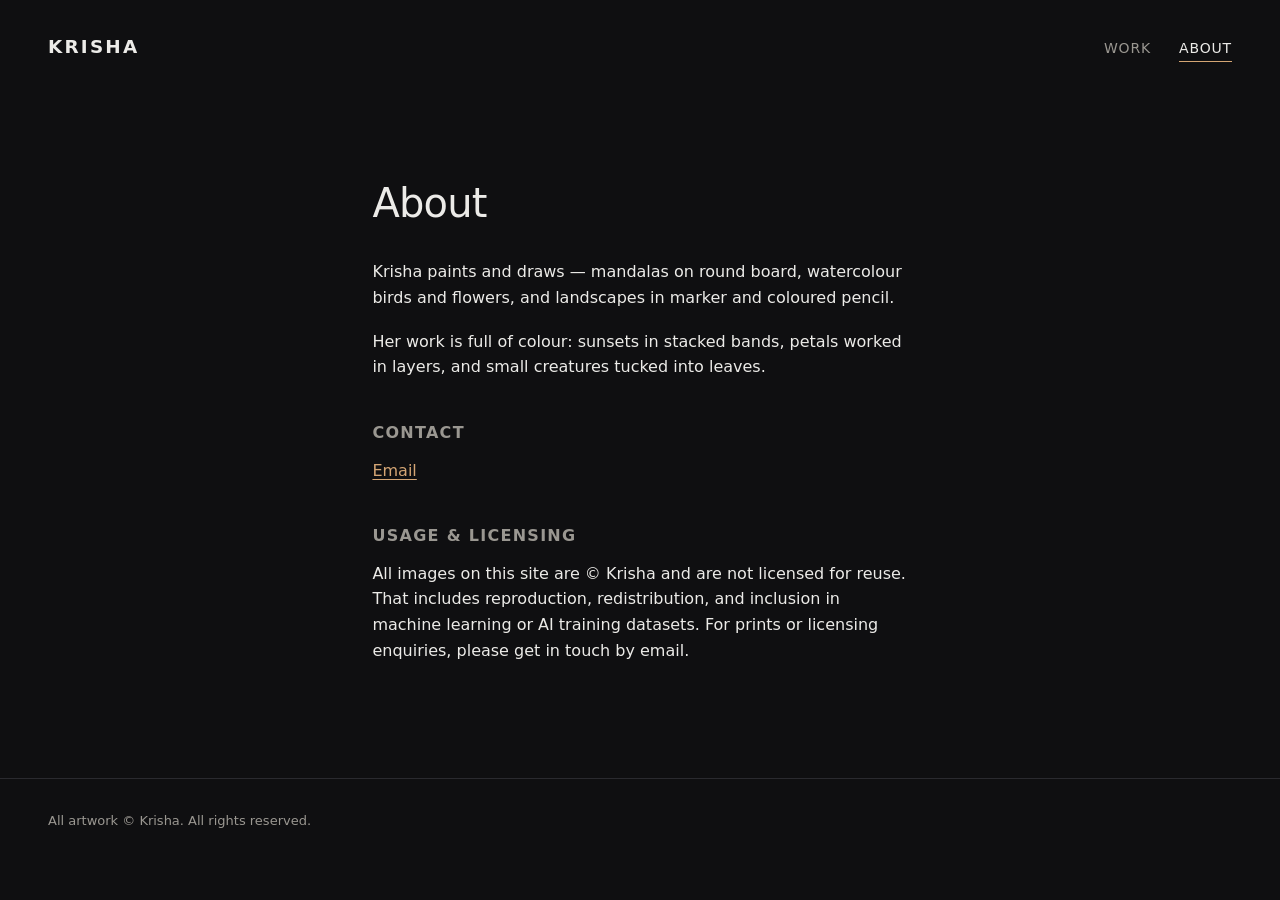
==== about.html @ 2e59044c "Krisha art portfolio" ====
<!DOCTYPE html>
<html lang="en">
<head>
<meta charset="utf-8">
<meta name="viewport" content="width=device-width, initial-scale=1">
<title>About — Krisha</title>
<meta name="description" content="About Krisha, painter and illustrator.">

<link rel="canonical" href="https://krisha-art.pages.dev/about.html">
<meta property="og:type" content="profile">
<meta property="og:title" content="About — Krisha">
<meta property="og:description" content="About Krisha, painter and illustrator.">
<meta property="og:image" content="https://krisha-art.pages.dev/images/full/piece-02.jpg">

<link rel="icon" href="/favicon.svg" type="image/svg+xml">
<link rel="stylesheet" href="/css/style.css">
</head>
<body>
<a class="skip" href="#main">Skip to content</a>

<header class="site-head">
  <a class="brand" href="/">Krisha</a>
  <nav>
    <a href="/">Work</a>
    <a href="/about.html" aria-current="page">About</a>
  </nav>
</header>

<main id="main" class="prose">
  <h1>About</h1>

  <!-- Replace both paragraphs with Krisha's own words. -->
  <p>
    Krisha paints and draws — mandalas on round board, watercolour birds and
    flowers, and landscapes in marker and coloured pencil.
  </p>

  <p>
    Her work is full of colour: sunsets in stacked bands, petals worked in
    layers, and small creatures tucked into leaves.
  </p>

  <h2>Contact</h2>
  <ul class="links">
    <li><a href="mailto:hello@example.com">Email</a></li>
  </ul>

  <h2>Usage &amp; licensing</h2>
  <p>
    All images on this site are &copy; Krisha and are not licensed for reuse.
    That includes reproduction, redistribution, and inclusion in machine
    learning or AI training datasets. For prints or licensing enquiries,
    please get in touch by email.
  </p>
</main>

<footer class="site-foot">
  <p>All artwork &copy; Krisha. All rights reserved.</p>
</footer>
</body>
</html>
---- css/style.css ----
:root {
  --bg: #0f0f11;
  --bg-elev: #17171a;
  --fg: #ecebe8;
  --fg-muted: #9a9791;
  --accent: #d4a574;
  --border: #2a2a2f;
  --maxw: 1500px;
  --gap: 1.5rem;
}

*, *::before, *::after { box-sizing: border-box; }

html { -webkit-text-size-adjust: 100%; }

body {
  margin: 0;
  background: var(--bg);
  color: var(--fg);
  font: 16px/1.6 ui-sans-serif, system-ui, "Segoe UI", Inter, Helvetica, Arial, sans-serif;
  -webkit-font-smoothing: antialiased;
}

a { color: inherit; }

img { max-width: 100%; height: auto; display: block; }

:focus-visible {
  outline: 2px solid var(--accent);
  outline-offset: 3px;
}

.skip {
  position: absolute;
  left: -9999px;
  top: 0;
  background: var(--accent);
  color: #16130f;
  padding: .6rem 1rem;
  z-index: 100;
}
.skip:focus { left: 0; }

/* ---------- header ---------- */

.site-head {
  display: flex;
  align-items: baseline;
  justify-content: space-between;
  gap: 2rem;
  max-width: var(--maxw);
  margin: 0 auto;
  padding: 2rem clamp(1rem, 4vw, 3rem);
}

.brand {
  font-size: 1.15rem;
  font-weight: 600;
  letter-spacing: .12em;
  text-transform: uppercase;
  text-decoration: none;
}

.site-head nav {
  display: flex;
  gap: 1.75rem;
  font-size: .875rem;
  letter-spacing: .06em;
  text-transform: uppercase;
}

.site-head nav a {
  color: var(--fg-muted);
  text-decoration: none;
  padding-bottom: 2px;
  border-bottom: 1px solid transparent;
  transition: color .18s ease, border-color .18s ease;
}

.site-head nav a:hover,
.site-head nav a[aria-current="page"] {
  color: var(--fg);
  border-bottom-color: var(--accent);
}

/* ---------- intro ---------- */

.intro {
  max-width: var(--maxw);
  margin: 0 auto;
  padding: clamp(2rem, 6vw, 5rem) clamp(1rem, 4vw, 3rem) clamp(1.5rem, 4vw, 3rem);
}

.intro h1 {
  margin: 0 0 .5rem;
  font-size: clamp(2rem, 5vw, 3.25rem);
  font-weight: 500;
  letter-spacing: -.02em;
}

.intro p {
  margin: 0;
  color: var(--fg-muted);
  font-size: 1.0625rem;
}

/* ---------- gallery (CSS masonry) ---------- */

.gallery {
  max-width: var(--maxw);
  margin: 0 auto;
  padding: 0 clamp(1rem, 4vw, 3rem) 5rem;
  column-count: 3;
  column-gap: var(--gap);
}

@media (max-width: 1000px) { .gallery { column-count: 2; } }
@media (max-width: 620px)  { .gallery { column-count: 1; } }

.piece {
  margin: 0 0 var(--gap);
  break-inside: avoid;
  page-break-inside: avoid;
}

.piece a {
  display: block;
  overflow: hidden;
  background: var(--bg-elev);
  border-radius: 3px;
}

.piece img {
  width: 100%;
  transition: transform .5s cubic-bezier(.2, .6, .2, 1), opacity .3s ease;
}

.piece a:hover img { transform: scale(1.03); }

.piece figcaption {
  padding: .85rem .1rem 0;
}

.piece h2 {
  margin: 0;
  font-size: 1rem;
  font-weight: 500;
  letter-spacing: .01em;
}

.meta {
  margin: .2rem 0 0;
  color: var(--fg-muted);
  font-size: .8125rem;
  letter-spacing: .02em;
}

/* ---------- prose pages ---------- */

.prose {
  max-width: 62ch;
  margin: 0 auto;
  padding: clamp(2rem, 6vw, 5rem) clamp(1rem, 4vw, 3rem) 6rem;
}

.prose h1 {
  margin: 0 0 1.5rem;
  font-size: clamp(1.75rem, 4vw, 2.5rem);
  font-weight: 500;
  letter-spacing: -.02em;
}

.prose h2 {
  margin: 2.5rem 0 .75rem;
  font-size: 1rem;
  font-weight: 600;
  letter-spacing: .08em;
  text-transform: uppercase;
  color: var(--fg-muted);
}

.prose p { margin: 0 0 1.15rem; }

.prose a { color: var(--accent); text-underline-offset: 3px; }

.links { list-style: none; margin: 0; padding: 0; }
.links li { margin-bottom: .4rem; }

/* ---------- footer ---------- */

.site-foot {
  border-top: 1px solid var(--border);
  padding: 2rem clamp(1rem, 4vw, 3rem);
}

.site-foot p {
  max-width: var(--maxw);
  margin: 0 auto;
  color: var(--fg-muted);
  font-size: .8125rem;
}

/* ---------- lightbox ---------- */

#lightbox {
  width: 100vw;
  height: 100dvh;
  max-width: none;
  max-height: none;
  margin: 0;
  padding: 0;
  border: 0;
  background: rgba(10, 10, 12, .97);
  color: var(--fg);
  overflow: hidden;
}

#lightbox::backdrop { background: rgba(10, 10, 12, .97); }

#lightbox figure {
  display: flex;
  flex-direction: column;
  align-items: center;
  justify-content: center;
  gap: 1rem;
  height: 100%;
  margin: 0;
  padding: 3.5rem 4.5rem;
}

#lb-img {
  max-width: 100%;
  max-height: calc(100dvh - 11rem);
  width: auto;
  object-fit: contain;
}

#lightbox figcaption { text-align: center; }
#lightbox figcaption h2 { margin: 0; font-size: 1rem; font-weight: 500; }

#lightbox button {
  position: absolute;
  background: none;
  border: 0;
  color: var(--fg-muted);
  cursor: pointer;
  line-height: 1;
  transition: color .18s ease;
}

#lightbox button:hover { color: var(--fg); }

.lb-close { top: 1rem; right: 1.25rem; font-size: 2.25rem; }

.lb-nav {
  top: 50%;
  transform: translateY(-50%);
  font-size: 3rem;
  padding: 1rem;
}

.lb-prev { left: .25rem; }
.lb-next { right: .25rem; }

@media (max-width: 620px) {
  #lightbox figure { padding: 3.5rem 1rem; }
  .lb-nav { font-size: 2.25rem; padding: .5rem; }
}

@media (prefers-reduced-motion: reduce) {
  *, *::before, *::after {
    animation-duration: .01ms !important;
    transition-duration: .01ms !important;
  }
  .piece a:hover img { transform: none; }
}
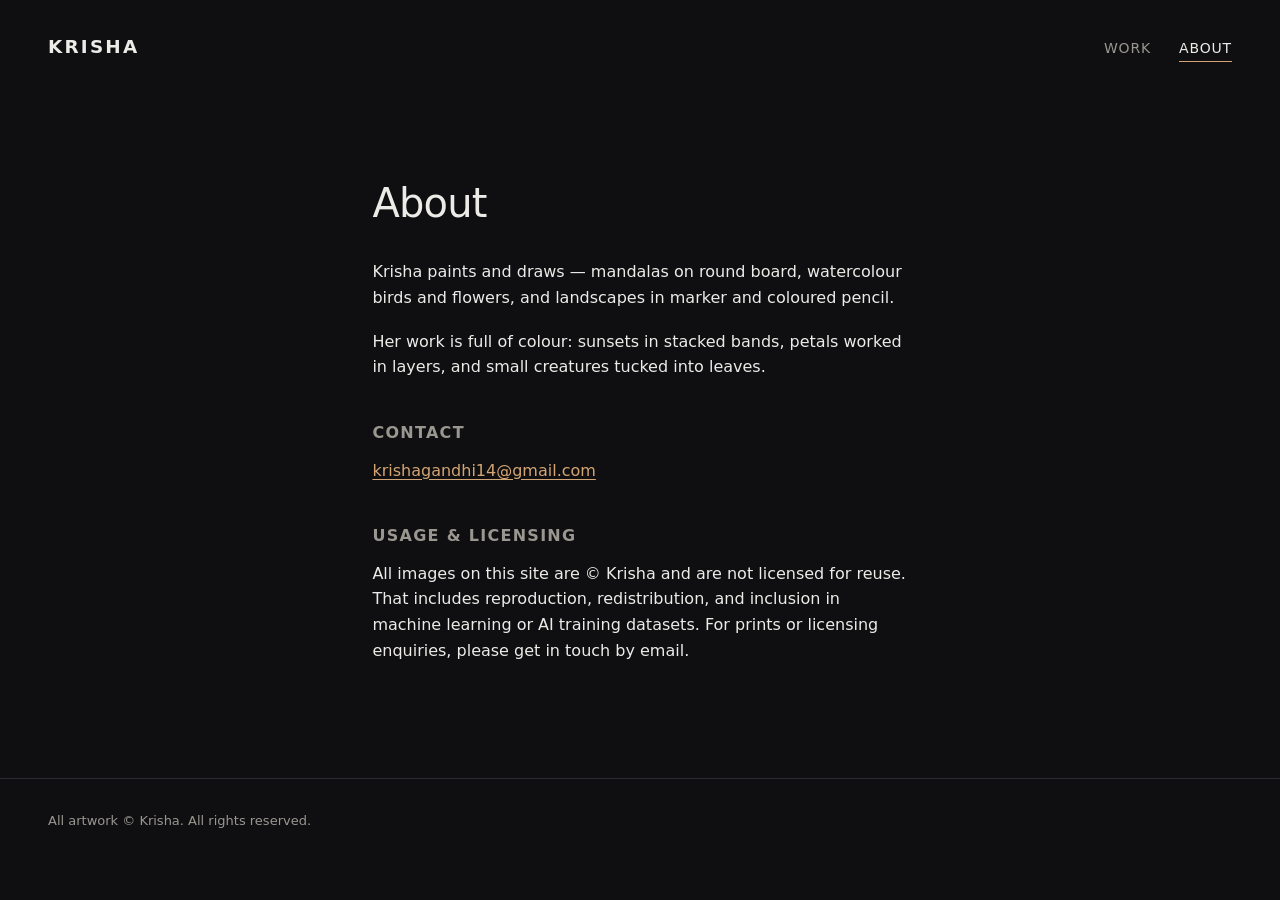
==== commit 70ef43de: "Add real contact email" ====
--- a/about.html
+++ b/about.html
@@ -42,7 +42,7 @@
 
   <h2>Contact</h2>
   <ul class="links">
-    <li><a href="mailto:hello@example.com">Email</a></li>
+    <li><a href="mailto:krishagandhi14@gmail.com">krishagandhi14@gmail.com</a></li>
   </ul>
 
   <h2>Usage &amp; licensing</h2>
